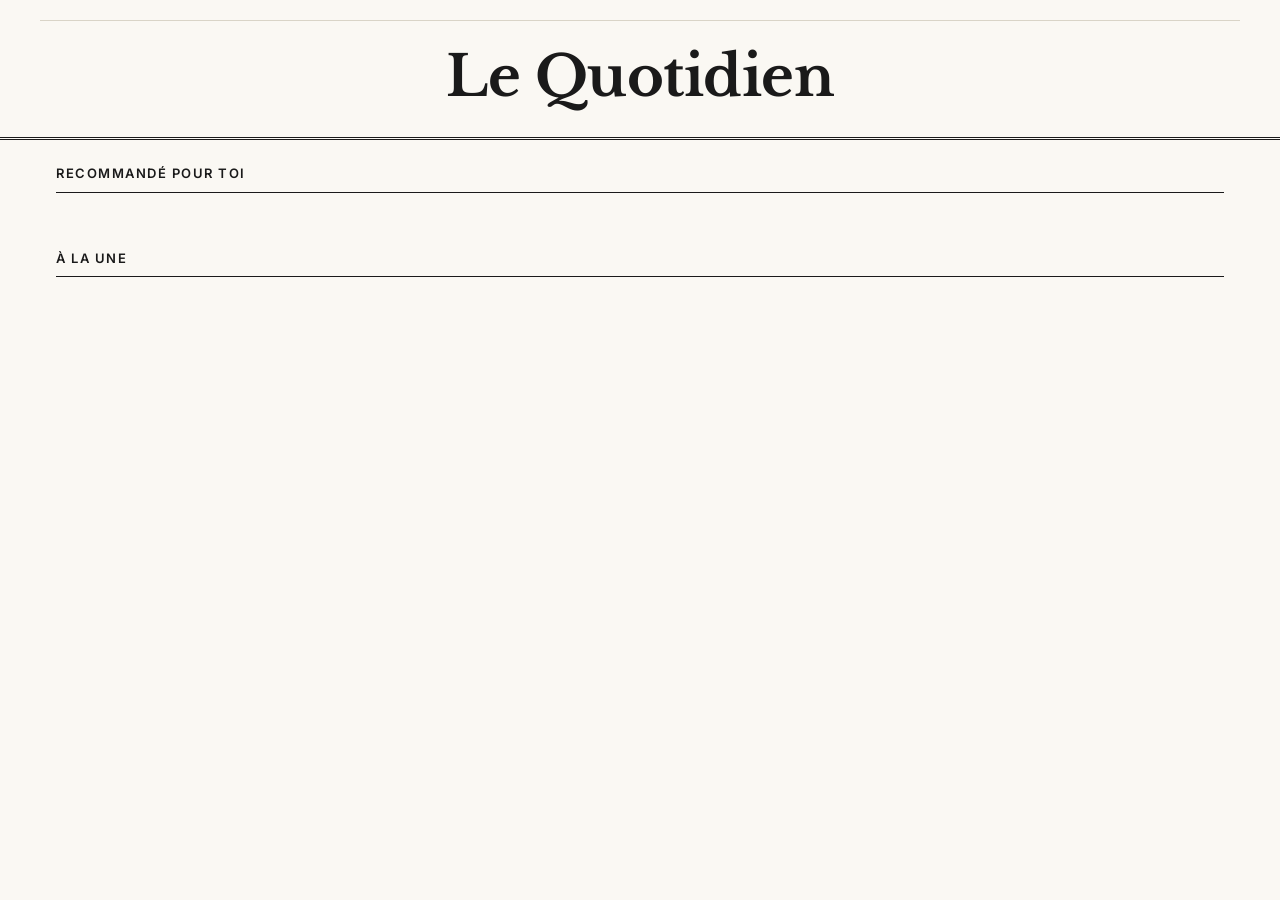
==== Frontend/index.html @ 0be2e423 "second commit" ====
<!DOCTYPE html>
<html lang="fr">
<head>
  <meta charset="UTF-8">
  <meta name="viewport" content="width=device-width, initial-scale=1.0">
  <title>Le Quotidien</title>
  <link rel="preconnect" href="https://fonts.googleapis.com">
  <link href="https://fonts.googleapis.com/css2?family=Libre+Baskerville:wght@400;700&family=Inter:wght@400;500;600&display=swap" rel="stylesheet">
  <link rel="stylesheet" href="style.css">
</head>
<body>
  <header class="masthead">
    <div class="masthead-top">
      <span id="today" class="masthead-date"></span>
      <span id="user-email" class="masthead-user"></span>
    </div>
    <h1 class="masthead-title">Le Quotidien</h1>
  </header>

  <main class="container">
    <section class="section">
      <h2 class="section-title">Recommandé pour toi</h2>
      <div id="reco-list" class="grid grid-reco"></div>
    </section>

    <section class="section">
      <h2 class="section-title">À la une</h2>
      <div id="news-list" class="grid"></div>
    </section>
  </main>

  <script src="app.js"></script>
</body>
</html>
---- Frontend/style.css ----
:root {
  --bg: #faf8f3;          /* blanc cassé */
  --surface: #ffffff;
  --ink: #1a1a1a;
  --muted: #5c5c5c;
  --rule: #d9d4c7;
  --accent: #0b4f8a;
  --serif: "Libre Baskerville", Georgia, "Times New Roman", serif;
  --sans: "Inter", system-ui, -apple-system, "Segoe UI", Arial, sans-serif;
}

* { box-sizing: border-box; }

body {
  margin: 0;
  background: var(--bg);
  color: var(--ink);
  font-family: var(--sans);
  font-size: 15px;
  line-height: 1.5;
}

/* ---------- En-tête ---------- */
.masthead {
  border-bottom: 3px double var(--ink);
  padding: 12px 16px 18px;
  text-align: center;
  background: var(--bg);
}
.masthead-top {
  display: flex;
  justify-content: space-between;
  flex-wrap: wrap;
  gap: 4px 16px;
  max-width: 1200px;
  margin: 0 auto;
  font-size: 12px;
  color: var(--muted);
  text-transform: capitalize;
  border-bottom: 1px solid var(--rule);
  padding-bottom: 8px;
}
.masthead-user { text-transform: none; }
.masthead-title {
  font-family: var(--serif);
  font-weight: 700;
  font-size: clamp(32px, 6vw, 56px);
  letter-spacing: -0.5px;
  margin: 14px 0 0;
}

/* ---------- Sections ---------- */
.container {
  max-width: 1200px;
  margin: 0 auto;
  padding: 24px 16px 48px;
}
.section { margin-bottom: 40px; }
.section-title {
  font-family: var(--sans);
  font-size: 13px;
  font-weight: 600;
  letter-spacing: 1.5px;
  text-transform: uppercase;
  margin: 0 0 16px;
  padding-bottom: 8px;
  border-bottom: 1px solid var(--ink);
}

/* ---------- Grille de cartes ---------- */
.grid {
  display: grid;
  grid-template-columns: repeat(auto-fill, minmax(260px, 1fr));
  gap: 20px;
}

.card {
  display: flex;
  flex-direction: column;
  background: var(--surface);
  border: 1px solid var(--rule);
  padding: 18px;
  cursor: pointer;
  transition: border-color .15s;
}
.card:hover { border-color: var(--ink); }

.cat {
  align-self: flex-start;
  font-size: 11px;
  font-weight: 600;
  letter-spacing: 1px;
  text-transform: uppercase;
  color: var(--accent);
  border: 1px solid currentColor;
  padding: 2px 6px;
}

.card-title {
  font-family: var(--serif);
  font-size: 19px;
  line-height: 1.3;
  font-weight: 700;
  margin: 12px 0 8px;
}
.card:hover .card-title { text-decoration: underline; text-underline-offset: 3px; }

.card-abstract {
  color: var(--muted);
  margin: 0 0 16px;
  display: -webkit-box;
  -webkit-line-clamp: 3;    /* résumé tronqué à 3 lignes */
  line-clamp: 3;
  -webkit-box-orient: vertical;
  overflow: hidden;
}

.card-actions {
  margin-top: auto;
  display: flex;
  gap: 8px;
  border-top: 1px solid var(--rule);
  padding-top: 12px;
}
.card-actions button {
  font-family: var(--sans);
  font-size: 13px;
  font-weight: 500;
  background: transparent;
  color: var(--ink);
  border: 1px solid var(--rule);
  padding: 6px 12px;
  cursor: pointer;
}
.card-actions button:hover { border-color: var(--ink); background: var(--bg); }

/* Recommandations : cartes légèrement mises en avant */
.grid-reco .card { background: #fffdf7; border-top: 3px solid var(--accent); }

.empty {
  grid-column: 1 / -1;
  font-family: var(--serif);
  font-style: italic;
  color: var(--muted);
  margin: 0;
  padding: 20px;
  border: 1px dashed var(--rule);
  text-align: center;
}

/* ---------- Mobile ---------- */
@media (max-width: 600px) {
  .grid { grid-template-columns: 1fr; gap: 14px; }
  .masthead-top { justify-content: center; text-align: center; }
  .card-title { font-size: 18px; }
}
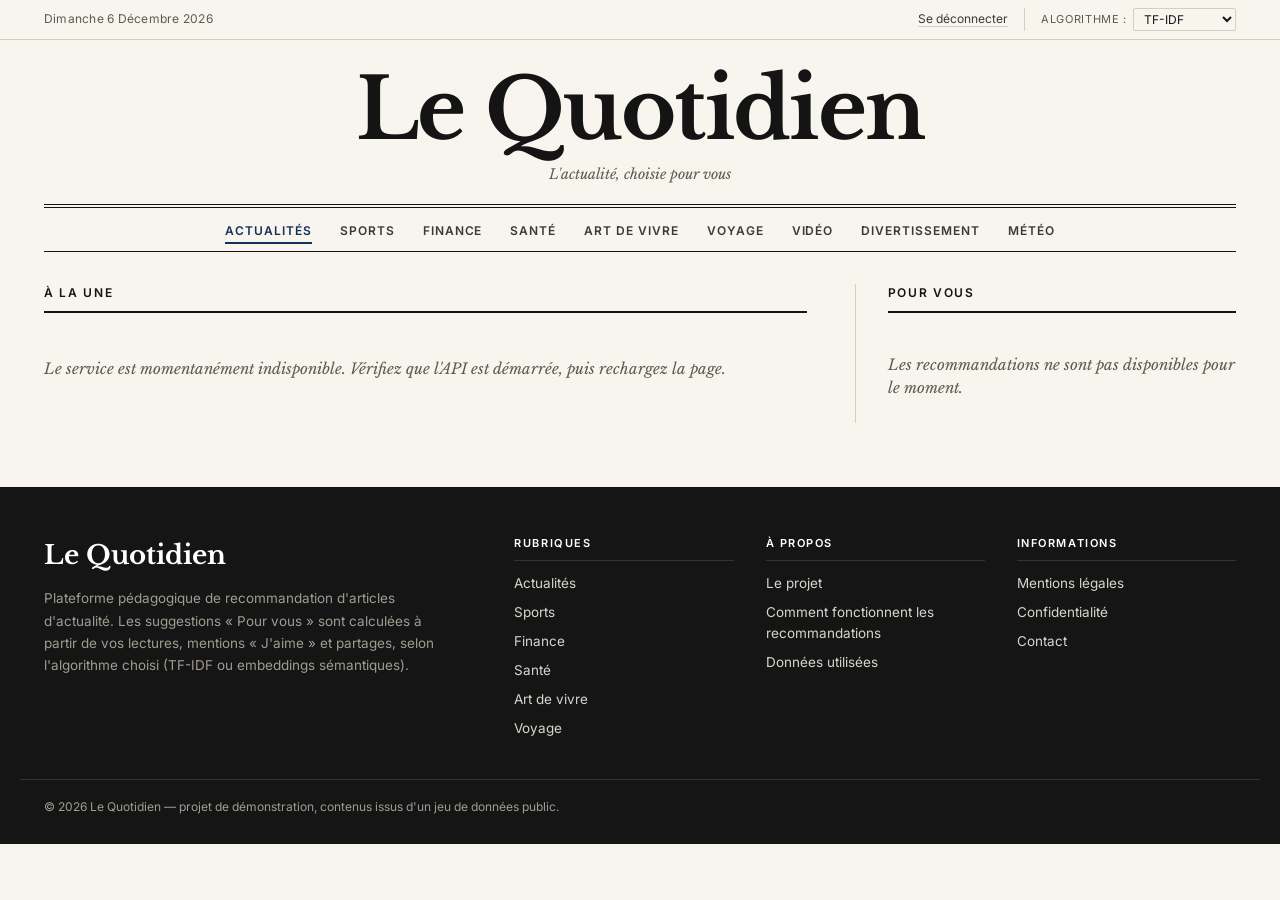
==== commit 9295d514: "popularity integreaion cold start , tfidf , embedding" ====
--- a/Frontend/index.html
+++ b/Frontend/index.html
@@ -5,30 +5,136 @@
   <meta name="viewport" content="width=device-width, initial-scale=1.0">
   <title>Le Quotidien</title>
   <link rel="preconnect" href="https://fonts.googleapis.com">
-  <link href="https://fonts.googleapis.com/css2?family=Libre+Baskerville:wght@400;700&family=Inter:wght@400;500;600&display=swap" rel="stylesheet">
-  <link rel="stylesheet" href="style.css">
+  <link rel="preconnect" href="https://fonts.gstatic.com" crossorigin>
+  <link href="https://fonts.googleapis.com/css2?family=Libre+Baskerville:ital,wght@0,400;0,700;1,400&family=Inter:wght@400;500;600&display=swap" rel="stylesheet">
+  <link rel="stylesheet" href="style.css?v=2">
 </head>
 <body>
+  <a class="skip-link" href="#contenu">Aller au contenu</a>
+
+  <!-- 1. Barre supérieure -->
+  <div class="topbar">
+    <div class="topbar-inner">
+      <span id="today" class="topbar-date"></span>
+      <div class="topbar-right">
+        <span id="user-email" class="topbar-user"></span>
+        <button id="logout" class="btn-link" type="button">Se déconnecter</button>
+        <label class="algo-tool" for="algo">
+          <span class="algo-label">Algorithme&nbsp;:</span>
+          <select id="algo">
+            <option value="tfidf">TF-IDF</option>
+            <option value="embedding">Embeddings</option>
+          </select>
+        </label>
+      </div>
+    </div>
+  </div>
+
+  <!-- 2. Masthead -->
   <header class="masthead">
-    <div class="masthead-top">
-      <span id="today" class="masthead-date"></span>
-      <span id="user-email" class="masthead-user"></span>
-    </div>
     <h1 class="masthead-title">Le Quotidien</h1>
+    <p class="masthead-tagline">L'actualité, choisie pour vous</p>
   </header>
 
-  <main class="container">
-    <section class="section">
-      <h2 class="section-title">Recommandé pour toi</h2>
-      <div id="reco-list" class="grid grid-reco"></div>
+  <!-- 3. Navigation des rubriques (visuelle pour l'instant) -->
+  <nav class="sections-nav" aria-label="Rubriques">
+    <ul>
+      <li><a href="#" aria-current="page">Actualités</a></li>
+      <li><a href="#">Sports</a></li>
+      <li><a href="#">Finance</a></li>
+      <li><a href="#">Santé</a></li>
+      <li><a href="#">Art de vivre</a></li>
+      <li><a href="#">Voyage</a></li>
+      <li><a href="#">Vidéo</a></li>
+      <li><a href="#">Divertissement</a></li>
+      <li><a href="#">Météo</a></li>
+    </ul>
+  </nav>
+
+  <!-- 4. Corps -->
+  <main id="contenu" class="layout">
+    <section class="main-col" aria-labelledby="une-title">
+      <h2 id="une-title" class="section-title">À la une</h2>
+      <div id="news-list" class="news-list" aria-busy="true">
+        <div class="skeleton-hero">
+          <div class="sk sk-line sk-short"></div>
+          <div class="sk sk-title"></div>
+          <div class="sk sk-title sk-mid"></div>
+          <div class="sk sk-line"></div>
+          <div class="sk sk-line"></div>
+          <div class="sk sk-line sk-mid"></div>
+        </div>
+        <div class="skeleton-grid">
+          <div class="sk-card"><div class="sk sk-line sk-short"></div><div class="sk sk-title"></div><div class="sk sk-line"></div><div class="sk sk-line sk-mid"></div></div>
+          <div class="sk-card"><div class="sk sk-line sk-short"></div><div class="sk sk-title"></div><div class="sk sk-line"></div><div class="sk sk-line sk-mid"></div></div>
+          <div class="sk-card"><div class="sk sk-line sk-short"></div><div class="sk sk-title"></div><div class="sk sk-line"></div><div class="sk sk-line sk-mid"></div></div>
+          <div class="sk-card"><div class="sk sk-line sk-short"></div><div class="sk sk-title"></div><div class="sk sk-line"></div><div class="sk sk-line sk-mid"></div></div>
+        </div>
+      </div>
     </section>
 
-    <section class="section">
-      <h2 class="section-title">À la une</h2>
-      <div id="news-list" class="grid"></div>
-    </section>
+    <aside class="side-col" aria-labelledby="reco-title">
+      <div class="side-sticky">
+        <div class="side-head">
+          <h2 id="reco-title" class="section-title">Pour vous</h2>
+          <small id="reco-strategy" class="badge"></small>
+        </div>
+        <button id="reco-refresh" class="reco-refresh" type="button" hidden>
+          Nouvelles recommandations disponibles <span aria-hidden="true">↻</span>
+        </button>
+        <ol id="reco-list" class="reco-list" aria-live="polite" aria-busy="true">
+          <li class="sk-reco"><div class="sk sk-line sk-short"></div><div class="sk sk-line"></div></li>
+          <li class="sk-reco"><div class="sk sk-line sk-short"></div><div class="sk sk-line"></div></li>
+          <li class="sk-reco"><div class="sk sk-line sk-short"></div><div class="sk sk-line"></div></li>
+          <li class="sk-reco"><div class="sk sk-line sk-short"></div><div class="sk sk-line"></div></li>
+          <li class="sk-reco"><div class="sk sk-line sk-short"></div><div class="sk sk-line"></div></li>
+        </ol>
+      </div>
+    </aside>
   </main>
 
-  <script src="app.js"></script>
+  <!-- 5. Footer -->
+  <footer class="site-footer">
+    <div class="footer-inner">
+      <div class="footer-brand">
+        <p class="footer-title">Le Quotidien</p>
+        <p>Plateforme pédagogique de recommandation d'articles d'actualité. Les suggestions « Pour vous » sont calculées à partir de vos lectures, mentions « J'aime » et partages, selon l'algorithme choisi (TF-IDF ou embeddings sémantiques).</p>
+      </div>
+      <div class="footer-col">
+        <p class="footer-head">Rubriques</p>
+        <ul>
+          <li><a href="#">Actualités</a></li>
+          <li><a href="#">Sports</a></li>
+          <li><a href="#">Finance</a></li>
+          <li><a href="#">Santé</a></li>
+          <li><a href="#">Art de vivre</a></li>
+          <li><a href="#">Voyage</a></li>
+        </ul>
+      </div>
+      <div class="footer-col">
+        <p class="footer-head">À propos</p>
+        <ul>
+          <li><a href="#">Le projet</a></li>
+          <li><a href="#">Comment fonctionnent les recommandations</a></li>
+          <li><a href="#">Données utilisées</a></li>
+        </ul>
+      </div>
+      <div class="footer-col">
+        <p class="footer-head">Informations</p>
+        <ul>
+          <li><a href="#">Mentions légales</a></li>
+          <li><a href="#">Confidentialité</a></li>
+          <li><a href="#">Contact</a></li>
+        </ul>
+      </div>
+    </div>
+    <div class="footer-bottom">
+      <span>© <span id="year"></span> Le Quotidien — projet de démonstration, contenus issus d'un jeu de données public.</span>
+    </div>
+  </footer>
+
+  <div id="toast" class="toast" role="status" aria-live="polite"></div>
+
+  <script src="app.js?v=2"></script>
 </body>
 </html>
--- a/Frontend/style.css
+++ b/Frontend/style.css
@@ -1,156 +1,512 @@
+/* =========================================================
+   Le Quotidien — feuille de style
+   Papier crème, encre noire, un seul accent bleu nuit.
+   ========================================================= */
 :root {
-  --bg: #faf8f3;          /* blanc cassé */
-  --surface: #ffffff;
-  --ink: #1a1a1a;
-  --muted: #5c5c5c;
-  --rule: #d9d4c7;
-  --accent: #0b4f8a;
+  --paper: #f8f5ee;
+  --paper-deep: #efeadf;
+  --ink: #141414;
+  --ink-soft: #3a3a3a;
+  --muted: #5e5a52;          /* contraste ≈ 6:1 sur --paper */
+  --rule: #d6cfbf;
+  --rule-strong: #141414;
+  --accent: #14305c;         /* bleu nuit */
+  --accent-soft: #e4e9f1;
+  --footer-bg: #151515;
+  --footer-ink: #d9d5cc;
+  --footer-muted: #a19c92;
   --serif: "Libre Baskerville", Georgia, "Times New Roman", serif;
   --sans: "Inter", system-ui, -apple-system, "Segoe UI", Arial, sans-serif;
+  --max: 1240px;
+  --gutter: 24px;
 }
 
 * { box-sizing: border-box; }
+
+html { -webkit-text-size-adjust: 100%; }
 
 body {
   margin: 0;
-  background: var(--bg);
+  background: var(--paper);
   color: var(--ink);
   font-family: var(--sans);
   font-size: 15px;
-  line-height: 1.5;
-}
-
-/* ---------- En-tête ---------- */
-.masthead {
-  border-bottom: 3px double var(--ink);
-  padding: 12px 16px 18px;
-  text-align: center;
-  background: var(--bg);
-}
-.masthead-top {
+  line-height: 1.55;
+  -webkit-font-smoothing: antialiased;
+}
+
+a { color: inherit; }
+
+:focus-visible {
+  outline: 2px solid var(--accent);
+  outline-offset: 3px;
+  border-radius: 2px;
+}
+
+.skip-link {
+  position: absolute;
+  left: 12px;
+  top: -48px;
+  background: var(--ink);
+  color: var(--paper);
+  padding: 8px 14px;
+  font-size: 13px;
+  z-index: 100;
+  text-decoration: none;
+}
+.skip-link:focus { top: 8px; }
+
+/* ---------- 1. Barre supérieure ---------- */
+.topbar {
+  border-bottom: 1px solid var(--rule);
+  font-size: 12px;
+  color: var(--muted);
+}
+.topbar-inner {
+  max-width: var(--max);
+  margin: 0 auto;
+  padding: 8px var(--gutter);
   display: flex;
   justify-content: space-between;
+  align-items: center;
   flex-wrap: wrap;
-  gap: 4px 16px;
-  max-width: 1200px;
+  gap: 6px 20px;
+}
+.topbar-date { text-transform: capitalize; letter-spacing: 0.02em; }
+.topbar-right {
+  display: flex;
+  align-items: center;
+  flex-wrap: wrap;
+  gap: 6px 16px;
+}
+.topbar-user { color: var(--ink-soft); }
+
+.btn-link {
+  background: none;
+  border: 0;
+  padding: 2px 0;
+  font: inherit;
+  color: var(--ink-soft);
+  text-decoration: underline;
+  text-underline-offset: 3px;
+  text-decoration-color: var(--rule);
+  cursor: pointer;
+}
+.btn-link:hover { color: var(--accent); text-decoration-color: currentColor; }
+
+.algo-tool {
+  display: inline-flex;
+  align-items: center;
+  gap: 6px;
+  padding-left: 16px;
+  border-left: 1px solid var(--rule);
+}
+.algo-label { font-size: 11px; letter-spacing: 0.06em; text-transform: uppercase; }
+#algo {
+  font: inherit;
+  font-size: 12px;
+  color: var(--ink);
+  background: transparent;
+  border: 1px solid var(--rule);
+  border-radius: 2px;
+  padding: 2px 6px;
+  cursor: pointer;
+}
+#algo:hover { border-color: var(--ink-soft); }
+
+/* ---------- 2. Masthead ---------- */
+.masthead {
+  max-width: var(--max);
   margin: 0 auto;
+  padding: 28px var(--gutter) 18px;
+  text-align: center;
+}
+.masthead-title {
+  font-family: var(--serif);
+  font-weight: 700;
+  font-size: clamp(40px, 8vw, 84px);
+  line-height: 1;
+  letter-spacing: -0.02em;
+  margin: 0;
+}
+.masthead-tagline {
+  margin: 12px 0 0;
+  font-family: var(--serif);
+  font-style: italic;
+  font-size: 14px;
+  color: var(--muted);
+}
+
+/* ---------- 3. Navigation des rubriques ---------- */
+.sections-nav {
+  max-width: var(--max);
+  margin: 0 auto;
+  padding: 0 var(--gutter);
+}
+.sections-nav ul {
+  list-style: none;
+  margin: 0;
+  padding: 10px 0;
+  display: flex;
+  justify-content: center;
+  flex-wrap: wrap;
+  gap: 4px 28px;
+  border-top: 4px double var(--rule-strong);   /* double filet sous le titre */
+  border-bottom: 1px solid var(--rule-strong);
+}
+.sections-nav a {
   font-size: 12px;
-  color: var(--muted);
-  text-transform: capitalize;
-  border-bottom: 1px solid var(--rule);
-  padding-bottom: 8px;
-}
-.masthead-user { text-transform: none; }
-.masthead-title {
-  font-family: var(--serif);
-  font-weight: 700;
-  font-size: clamp(32px, 6vw, 56px);
-  letter-spacing: -0.5px;
-  margin: 14px 0 0;
-}
-
-/* ---------- Sections ---------- */
-.container {
-  max-width: 1200px;
+  font-weight: 600;
+  letter-spacing: 0.08em;
+  text-transform: uppercase;
+  text-decoration: none;
+  color: var(--ink-soft);
+  padding: 4px 0;
+  border-bottom: 2px solid transparent;
+}
+.sections-nav a:hover { color: var(--ink); border-bottom-color: var(--ink); }
+.sections-nav a[aria-current="page"] { color: var(--accent); border-bottom-color: var(--accent); }
+
+/* ---------- 4. Corps : deux colonnes ---------- */
+.layout {
+  max-width: var(--max);
   margin: 0 auto;
-  padding: 24px 16px 48px;
-}
-.section { margin-bottom: 40px; }
+  padding: 32px var(--gutter) 64px;
+  display: grid;
+  grid-template-columns: minmax(0, 2fr) minmax(0, 1fr);
+  gap: 0 48px;
+}
+.main-col { min-width: 0; }
+.side-col {
+  min-width: 0;
+  border-left: 1px solid var(--rule);
+  padding-left: 32px;
+}
+.side-sticky { position: sticky; top: 20px; }
+
 .section-title {
   font-family: var(--sans);
-  font-size: 13px;
+  font-size: 12px;
   font-weight: 600;
-  letter-spacing: 1.5px;
+  letter-spacing: 0.14em;
   text-transform: uppercase;
-  margin: 0 0 16px;
+  margin: 0 0 20px;
   padding-bottom: 8px;
-  border-bottom: 1px solid var(--ink);
-}
-
-/* ---------- Grille de cartes ---------- */
-.grid {
+  border-bottom: 2px solid var(--ink);
+}
+
+/* ---------- Cartes (base commune) ---------- */
+.card { cursor: pointer; }
+
+.cat {
+  display: inline-block;
+  font-size: 11px;
+  font-weight: 600;
+  font-variant: small-caps;
+  text-transform: lowercase;
+  letter-spacing: 0.08em;
+  color: var(--accent);
+  margin-bottom: 6px;
+}
+.cat:empty { display: none; }
+
+.card-title {
+  font-family: var(--serif);
+  font-weight: 700;
+  color: var(--ink);
+  margin: 0 0 10px;
+  line-height: 1.28;
+  font-size: 19px;
+}
+.card:hover .card-title {
+  text-decoration: underline;
+  text-decoration-thickness: 1px;
+  text-underline-offset: 4px;
+}
+.card-abstract {
+  font-family: var(--serif);
+  color: var(--ink-soft);
+  font-size: 14.5px;
+  line-height: 1.6;
+  margin: 0 0 14px;
+  display: -webkit-box;
+  -webkit-line-clamp: 4;
+  -webkit-box-orient: vertical;
+  overflow: hidden;
+}
+
+.card-actions {
+  display: flex;
+  gap: 8px;
+  margin-top: 4px;
+}
+.card-actions button {
+  font-family: var(--sans);
+  font-size: 12px;
+  font-weight: 500;
+  color: var(--ink-soft);
+  background: transparent;
+  border: 1px solid var(--rule);
+  border-radius: 2px;
+  padding: 4px 12px;
+  cursor: pointer;
+  transition: border-color .15s, color .15s, background-color .15s;
+}
+.card-actions button:hover { border-color: var(--ink); color: var(--ink); }
+.card-actions .like.is-active {
+  background: var(--accent);
+  border-color: var(--accent);
+  color: #fff;
+}
+.card-actions .like.is-active::before { content: "✓ "; }
+
+/* Hero : le premier article */
+.card--hero {
+  padding-bottom: 28px;
+  margin-bottom: 28px;
+  border-bottom: 1px solid var(--rule);
+}
+.card--hero .card-title {
+  font-size: clamp(28px, 3.6vw, 42px);
+  line-height: 1.14;
+  letter-spacing: -0.01em;
+  margin-bottom: 16px;
+}
+.card--hero .card-abstract {
+  font-size: 17px;
+  line-height: 1.65;
+  -webkit-line-clamp: 6;
+  max-width: 62ch;
+  margin-bottom: 18px;
+}
+.card--hero .cat { font-size: 12px; }
+
+/* Grille 2 colonnes avec séparateurs fins */
+.news-grid {
   display: grid;
-  grid-template-columns: repeat(auto-fill, minmax(260px, 1fr));
-  gap: 20px;
-}
-
-.card {
+  grid-template-columns: repeat(2, minmax(0, 1fr));
+  column-gap: 40px;
+}
+.news-grid .card {
+  padding: 22px 0;
+  border-bottom: 1px solid var(--rule);
+  position: relative;
+}
+.news-grid .card:nth-child(-n+2) { padding-top: 0; }
+.news-grid .card:nth-child(odd)::after {   /* filet vertical entre les colonnes */
+  content: "";
+  position: absolute;
+  top: 22px;
+  bottom: 22px;
+  right: -20px;
+  border-right: 1px solid var(--rule);
+}
+.news-grid .card:nth-child(1)::after { top: 0; }
+
+/* ---------- Colonne "Pour vous" ---------- */
+.side-head {
   display: flex;
   flex-direction: column;
-  background: var(--surface);
-  border: 1px solid var(--rule);
-  padding: 18px;
-  cursor: pointer;
-  transition: border-color .15s;
-}
-.card:hover { border-color: var(--ink); }
-
-.cat {
+  gap: 10px;
+  margin-bottom: 16px;
+}
+.side-head .section-title { margin-bottom: 0; }
+
+.badge {
   align-self: flex-start;
   font-size: 11px;
-  font-weight: 600;
-  letter-spacing: 1px;
-  text-transform: uppercase;
+  font-weight: 500;
   color: var(--accent);
-  border: 1px solid currentColor;
-  padding: 2px 6px;
-}
-
-.card-title {
-  font-family: var(--serif);
-  font-size: 19px;
-  line-height: 1.3;
+  background: var(--accent-soft);
+  border-radius: 999px;
+  padding: 3px 10px;
+  letter-spacing: 0.02em;
+}
+.badge:empty { display: none; }
+
+.reco-refresh {
+  display: block;
+  width: 100%;
+  margin: 0 0 14px;
+  padding: 8px 12px;
+  font-family: var(--sans);
+  font-size: 12.5px;
+  font-weight: 500;
+  color: var(--accent);
+  background: var(--paper-deep);
+  border: 1px solid var(--rule);
+  border-radius: 2px;
+  text-align: left;
+  cursor: pointer;
+  animation: slideIn .3s ease-out;
+}
+.reco-refresh:hover { border-color: var(--accent); }
+.reco-refresh[hidden] { display: none; }
+
+.reco-list {
+  list-style: none;
+  margin: 0;
+  padding: 0;
+  transition: opacity .2s ease;
+  animation: fadeIn .35s ease;
+}
+.reco-list.is-fading { opacity: 0; }
+
+.reco-item { border-bottom: 1px solid var(--rule); }
+.reco-item:last-child { border-bottom: 0; }
+
+.card--reco {
+  display: grid;
+  grid-template-columns: 30px minmax(0, 1fr);
+  gap: 10px;
+  padding: 14px 0;
+}
+.reco-num {
+  font-family: var(--serif);
+  font-size: 24px;
   font-weight: 700;
-  margin: 12px 0 8px;
-}
-.card:hover .card-title { text-decoration: underline; text-underline-offset: 3px; }
-
-.card-abstract {
-  color: var(--muted);
-  margin: 0 0 16px;
-  display: -webkit-box;
-  -webkit-line-clamp: 3;    /* résumé tronqué à 3 lignes */
-  line-clamp: 3;
-  -webkit-box-orient: vertical;
-  overflow: hidden;
-}
-
-.card-actions {
-  margin-top: auto;
-  display: flex;
-  gap: 8px;
-  border-top: 1px solid var(--rule);
-  padding-top: 12px;
-}
-.card-actions button {
-  font-family: var(--sans);
-  font-size: 13px;
-  font-weight: 500;
-  background: transparent;
-  color: var(--ink);
-  border: 1px solid var(--rule);
-  padding: 6px 12px;
-  cursor: pointer;
-}
-.card-actions button:hover { border-color: var(--ink); background: var(--bg); }
-
-/* Recommandations : cartes légèrement mises en avant */
-.grid-reco .card { background: #fffdf7; border-top: 3px solid var(--accent); }
-
+  line-height: 1;
+  color: var(--rule);
+  padding-top: 2px;
+}
+.card--reco .cat { margin-bottom: 3px; }
+.card--reco .card-title {
+  font-size: 15px;
+  line-height: 1.35;
+  margin-bottom: 8px;
+}
+.card--reco .card-actions button { font-size: 11px; padding: 2px 9px; }
+
+/* ---------- Messages & squelettes ---------- */
 .empty {
-  grid-column: 1 / -1;
   font-family: var(--serif);
   font-style: italic;
   color: var(--muted);
+  padding: 24px 0;
   margin: 0;
-  padding: 20px;
-  border: 1px dashed var(--rule);
-  text-align: center;
-}
-
-/* ---------- Mobile ---------- */
+  list-style: none;
+}
+
+.sk {
+  background: linear-gradient(90deg, var(--paper-deep) 0%, #f5f1e8 50%, var(--paper-deep) 100%);
+  background-size: 200% 100%;
+  animation: shimmer 1.4s linear infinite;
+  border-radius: 2px;
+  height: 12px;
+  margin-bottom: 10px;
+}
+.sk-title { height: 26px; }
+.sk-short { width: 25%; }
+.sk-mid { width: 70%; }
+.skeleton-hero {
+  padding-bottom: 28px;
+  margin-bottom: 28px;
+  border-bottom: 1px solid var(--rule);
+}
+.skeleton-hero .sk-title { height: 38px; }
+.skeleton-grid {
+  display: grid;
+  grid-template-columns: repeat(2, minmax(0, 1fr));
+  gap: 28px 40px;
+}
+.sk-reco { padding: 14px 0; border-bottom: 1px solid var(--rule); }
+
+/* ---------- Toast ---------- */
+.toast {
+  position: fixed;
+  left: 50%;
+  bottom: 24px;
+  transform: translate(-50%, 12px);
+  background: var(--ink);
+  color: var(--paper);
+  font-size: 13px;
+  padding: 10px 18px;
+  border-radius: 2px;
+  opacity: 0;
+  pointer-events: none;
+  transition: opacity .2s, transform .2s;
+  z-index: 50;
+  max-width: calc(100% - 32px);
+}
+.toast.is-visible { opacity: 1; transform: translate(-50%, 0); }
+
+/* ---------- 5. Footer ---------- */
+.site-footer {
+  background: var(--footer-bg);
+  color: var(--footer-ink);
+  font-size: 13.5px;
+}
+.footer-inner {
+  max-width: var(--max);
+  margin: 0 auto;
+  padding: 48px var(--gutter) 32px;
+  display: grid;
+  grid-template-columns: 2fr 1fr 1fr 1fr;
+  gap: 32px;
+}
+.footer-title {
+  font-family: var(--serif);
+  font-weight: 700;
+  font-size: 26px;
+  color: #fff;
+  margin: 0 0 12px;
+}
+.footer-brand p:not(.footer-title) { color: var(--footer-muted); max-width: 46ch; margin: 0; line-height: 1.65; }
+.footer-head {
+  font-size: 11px;
+  font-weight: 600;
+  letter-spacing: 0.14em;
+  text-transform: uppercase;
+  color: #fff;
+  margin: 0 0 12px;
+  padding-bottom: 8px;
+  border-bottom: 1px solid #333;
+}
+.footer-col ul { list-style: none; margin: 0; padding: 0; }
+.footer-col li { margin-bottom: 8px; }
+.footer-col a { color: var(--footer-ink); text-decoration: none; }
+.footer-col a:hover { color: #fff; text-decoration: underline; text-underline-offset: 3px; }
+.site-footer :focus-visible { outline-color: #9fb6dd; }
+.footer-bottom {
+  max-width: var(--max);
+  margin: 0 auto;
+  padding: 18px var(--gutter) 28px;
+  border-top: 1px solid #333;
+  font-size: 12px;
+  color: var(--footer-muted);
+}
+
+/* ---------- Animations ---------- */
+@keyframes shimmer { from { background-position: 200% 0; } to { background-position: -200% 0; } }
+@keyframes fadeIn  { from { opacity: 0; } to { opacity: 1; } }
+@keyframes slideIn { from { opacity: 0; transform: translateY(-4px); } to { opacity: 1; transform: none; } }
+
+@media (prefers-reduced-motion: reduce) {
+  *, *::before, *::after { animation: none !important; transition: none !important; }
+}
+
+/* ---------- Responsive ---------- */
+@media (max-width: 900px) {
+  :root { --gutter: 16px; }
+  .layout { grid-template-columns: minmax(0, 1fr); padding-top: 24px; }
+  .side-col {
+    border-left: 0;
+    padding-left: 0;
+    margin-top: 40px;
+  }
+  .side-sticky { position: static; }
+  .footer-inner { grid-template-columns: 1fr 1fr; }
+  .footer-brand { grid-column: 1 / -1; }
+}
+
 @media (max-width: 600px) {
-  .grid { grid-template-columns: 1fr; gap: 14px; }
-  .masthead-top { justify-content: center; text-align: center; }
-  .card-title { font-size: 18px; }
-}
+  .topbar-inner { justify-content: center; text-align: center; }
+  .topbar-right { justify-content: center; }
+  .algo-tool { border-left: 0; padding-left: 0; }
+  .sections-nav ul { justify-content: flex-start; flex-wrap: nowrap; overflow-x: auto; gap: 20px; }
+  .sections-nav li { flex: 0 0 auto; }
+  .news-grid, .skeleton-grid { grid-template-columns: minmax(0, 1fr); }
+  .news-grid .card:nth-child(2) { padding-top: 22px; }
+  .news-grid .card::after { display: none; }
+  .footer-inner { grid-template-columns: 1fr; }
+}
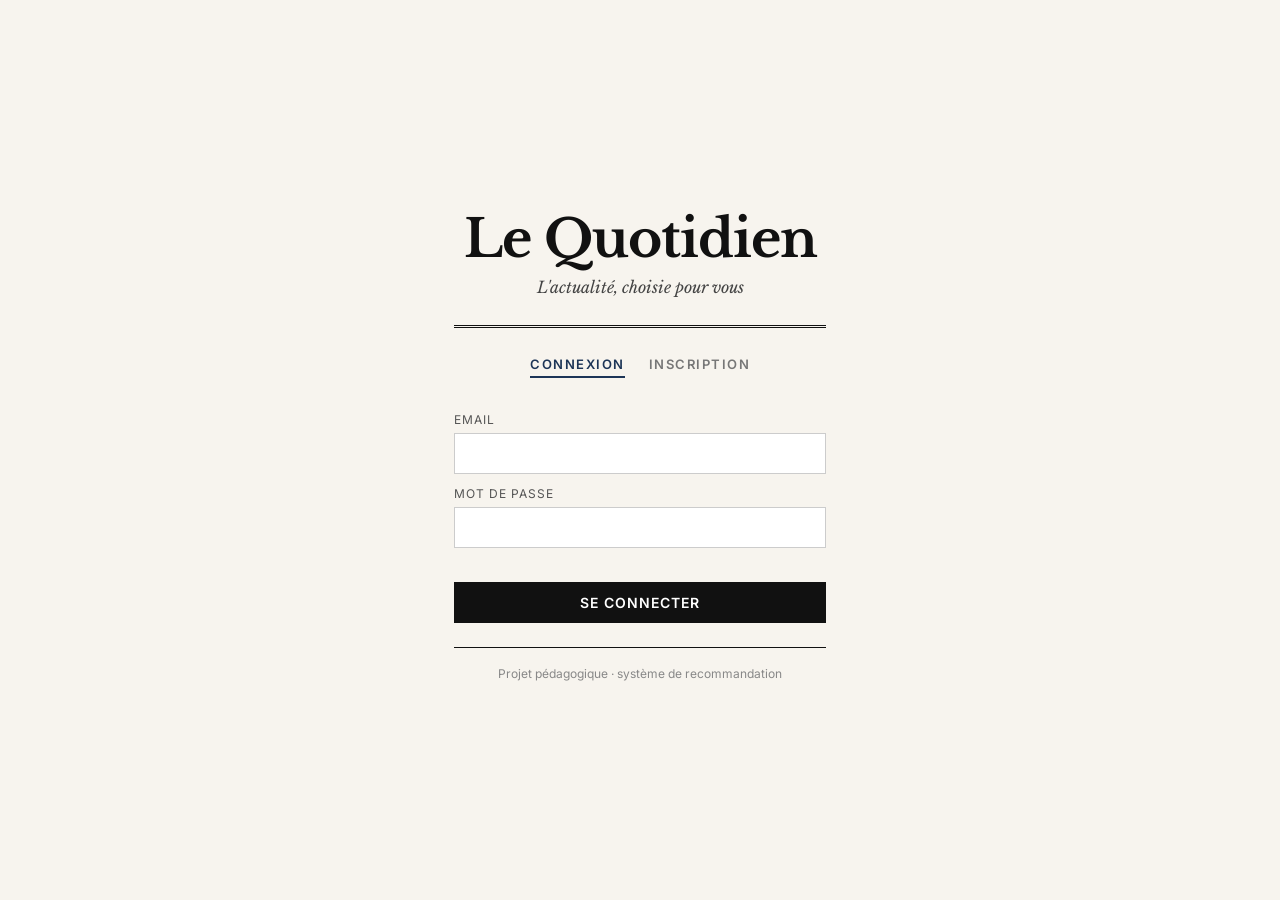
==== commit 5115bfaf: "finalisation du authentification , division privilege admin could change algo , interaction dashboar" ====
--- a/Frontend/index.html
+++ b/Frontend/index.html
@@ -7,7 +7,7 @@
   <link rel="preconnect" href="https://fonts.googleapis.com">
   <link rel="preconnect" href="https://fonts.gstatic.com" crossorigin>
   <link href="https://fonts.googleapis.com/css2?family=Libre+Baskerville:ital,wght@0,400;0,700;1,400&family=Inter:wght@400;500;600&display=swap" rel="stylesheet">
-  <link rel="stylesheet" href="style.css?v=2">
+  <link rel="stylesheet" href="style.css?v=3">
 </head>
 <body>
   <a class="skip-link" href="#contenu">Aller au contenu</a>
@@ -19,7 +19,7 @@
       <div class="topbar-right">
         <span id="user-email" class="topbar-user"></span>
         <button id="logout" class="btn-link" type="button">Se déconnecter</button>
-        <label class="algo-tool" for="algo">
+        <label class="algo-tool admin-only" for="algo" hidden>
           <span class="algo-label">Algorithme&nbsp;:</span>
           <select id="algo">
             <option value="tfidf">TF-IDF</option>
@@ -29,6 +29,15 @@
       </div>
     </div>
   </div>
+
+  <!-- 1 bis. Navigation admin (cachée par défaut, affichée par app.js si role = admin) -->
+  <nav class="admin-nav admin-only" aria-label="Administration" hidden>
+    <ul>
+      <li><a href="index.html" aria-current="page">Articles</a></li>
+      <li><a href="algorithms.html">Algorithmes</a></li>
+      <li><a href="interactions.html">Interactions</a></li>
+    </ul>
+  </nav>
 
   <!-- 2. Masthead -->
   <header class="masthead">
@@ -135,6 +144,7 @@
 
   <div id="toast" class="toast" role="status" aria-live="polite"></div>
 
-  <script src="app.js?v=2"></script>
+  <script src="common.js?v=1"></script>
+  <script src="app.js?v=5"></script>
 </body>
 </html>
--- a/Frontend/style.css
+++ b/Frontend/style.css
@@ -510,3 +510,347 @@
   .news-grid .card::after { display: none; }
   .footer-inner { grid-template-columns: 1fr; }
 }
+
+/* =========================================================
+   Administration (pages réservées à l'admin)
+   ========================================================= */
+/* L'attribut hidden doit l'emporter sur les display: flex des classes */
+.admin-only[hidden], .demo-banner[hidden] { display: none !important; }
+
+/* ---------- Barre de navigation admin (sous la topbar) ---------- */
+.admin-nav {
+  background: var(--paper-deep);
+  border-bottom: 1px solid var(--rule);
+}
+.admin-nav ul {
+  max-width: var(--max);
+  margin: 0 auto;
+  padding: 7px var(--gutter);
+  list-style: none;
+  display: flex;
+  justify-content: center;
+  align-items: center;
+  flex-wrap: wrap;
+  gap: 4px 28px;
+}
+.admin-nav ul::before {             /* petite étiquette "Admin" à gauche */
+  content: "Admin";
+  font-size: 10px;
+  font-weight: 600;
+  letter-spacing: 0.14em;
+  text-transform: uppercase;
+  color: var(--muted);
+  padding: 2px 14px 2px 0;
+  border-right: 1px solid var(--rule);
+}
+.admin-nav a {
+  font-size: 11.5px;
+  font-weight: 600;
+  letter-spacing: 0.08em;
+  text-transform: uppercase;
+  text-decoration: none;
+  color: var(--ink-soft);
+  padding: 4px 0;
+  border-bottom: 2px solid transparent;
+}
+.admin-nav a:hover { color: var(--ink); border-bottom-color: var(--ink); }
+.admin-nav a[aria-current="page"] { color: var(--accent); border-bottom-color: var(--accent); }
+
+/* ---------- Gabarit commun des pages admin ---------- */
+.admin-page {
+  max-width: var(--max);
+  margin: 0 auto;
+  padding: 0 var(--gutter) 64px;
+}
+.admin-head {
+  border-top: 4px double var(--rule-strong);   /* même double filet que les rubriques */
+  padding-top: 28px;
+  margin-bottom: 36px;
+}
+.admin-intro {
+  font-family: var(--serif);
+  color: var(--ink-soft);
+  font-size: 15px;
+  line-height: 1.65;
+  max-width: 72ch;
+  margin: 0;
+}
+.demo-banner {
+  margin: 16px 0 0;
+  padding: 8px 12px;
+  font-size: 12.5px;
+  color: var(--ink-soft);
+  background: var(--paper-deep);
+  border: 1px dashed var(--muted);
+  border-radius: 2px;
+}
+.demo-banner strong { color: var(--ink); font-weight: 600; letter-spacing: 0.04em; }
+
+/* Phrase pédagogique sous chaque bloc */
+.explain {
+  font-family: var(--serif);
+  font-style: italic;
+  font-size: 13.5px;
+  color: var(--muted);
+  line-height: 1.6;
+  margin: 12px 0 0;
+  max-width: 72ch;
+}
+
+/* ---------- Algorithmes : familles et cartes ---------- */
+.family { margin-bottom: 48px; }
+.family-desc { font-family: var(--serif); color: var(--ink-soft); margin: -8px 0 20px; max-width: 72ch; }
+.family-empty {
+  font-family: var(--serif);
+  font-style: italic;
+  color: var(--muted);
+  padding: 18px;
+  border: 1px dashed var(--rule);
+  margin: 0;
+}
+.algo-grid {
+  display: grid;
+  grid-template-columns: repeat(auto-fill, minmax(min(100%, 520px), 1fr));
+  gap: 24px;
+}
+.algo-card {
+  border: 1px solid var(--rule);
+  border-top: 2px solid var(--ink);
+  padding: 20px 22px 22px;
+  min-width: 0;
+}
+.algo-card.is-active { border-top: 3px solid var(--accent); background: #fbfaf6; }
+.algo-card-head {
+  display: flex;
+  align-items: center;
+  justify-content: space-between;
+  gap: 12px;
+  flex-wrap: wrap;
+}
+.algo-card .card-title { font-size: 22px; margin-bottom: 0; }
+.algo-meta { font-size: 11.5px; color: var(--muted); letter-spacing: 0.04em; margin-top: 4px; }
+.badge--active { background: var(--accent); color: #fff; }
+.badge--off { background: var(--paper-deep); color: var(--muted); }
+.algo-summary { font-family: var(--serif); color: var(--ink-soft); line-height: 1.6; margin: 12px 0 4px; }
+
+.algo-sub {
+  font-size: 10.5px;
+  font-weight: 600;
+  letter-spacing: 0.14em;
+  text-transform: uppercase;
+  color: var(--ink);
+  margin: 18px 0 8px;
+  padding-bottom: 4px;
+  border-bottom: 1px solid var(--rule);
+}
+.algo-steps, .algo-limits { margin: 0; padding-left: 22px; font-size: 14px; color: var(--ink-soft); }
+.algo-steps li, .algo-limits li { margin-bottom: 4px; }
+.algo-steps li::marker { font-family: var(--serif); font-weight: 700; color: var(--ink); }
+
+.formula {
+  margin: 0;
+  padding: 12px 14px;
+  background: var(--paper-deep);
+  border-left: 3px solid var(--ink);
+  font-family: ui-monospace, "Cascadia Code", Consolas, "Courier New", monospace;
+  font-size: 13px;
+  line-height: 1.7;
+  white-space: pre-wrap;
+  overflow-wrap: anywhere;
+}
+
+/* Paramètres : curseurs */
+.param { margin-bottom: 14px; }
+.param-row { display: flex; justify-content: space-between; align-items: baseline; gap: 12px; font-size: 13px; }
+.param-row label { font-weight: 500; }
+.param-value { font-family: ui-monospace, Consolas, monospace; font-size: 13px; color: var(--accent); }
+.param input[type="range"] { width: 100%; accent-color: var(--accent); margin: 6px 0 2px; }
+.param-scale { display: flex; justify-content: space-between; font-size: 11px; color: var(--muted); }
+.param-help { font-size: 12.5px; color: var(--muted); margin: 4px 0 0; }
+.params-none { font-size: 13px; color: var(--muted); font-style: italic; margin: 0; }
+
+.algo-actions { display: flex; gap: 10px; flex-wrap: wrap; margin-top: 20px; }
+.btn {
+  font-family: var(--sans);
+  font-size: 12.5px;
+  font-weight: 500;
+  color: var(--ink);
+  background: transparent;
+  border: 1px solid var(--ink);
+  border-radius: 2px;
+  padding: 6px 14px;
+  cursor: pointer;
+}
+.btn:hover { background: var(--paper-deep); }
+.btn--primary { background: var(--ink); color: var(--paper); }
+.btn--primary:hover { background: var(--accent); border-color: var(--accent); }
+.btn:disabled, .btn:disabled:hover {
+  opacity: .5; cursor: not-allowed; background: transparent; color: var(--muted); border-color: var(--rule);
+}
+
+/* Code source : onglets + bloc numéroté */
+.code-viewer { margin-top: 16px; border: 1px solid var(--rule); }
+.code-viewer[hidden] { display: none; }
+.code-tabs { display: flex; flex-wrap: wrap; border-bottom: 1px solid var(--rule); background: var(--paper-deep); }
+.code-tab {
+  font-family: ui-monospace, Consolas, monospace;
+  font-size: 12px;
+  background: transparent;
+  border: 0;
+  border-right: 1px solid var(--rule);
+  padding: 7px 12px;
+  color: var(--ink-soft);
+  cursor: pointer;
+}
+.code-tab[aria-selected="true"] { background: #fffdf8; color: var(--ink); box-shadow: inset 0 -2px 0 var(--accent); }
+.code-block {
+  margin: 0;
+  max-height: 460px;
+  overflow: auto;                 /* défilement horizontal et vertical */
+  background: #fffdf8;
+  font-family: ui-monospace, "Cascadia Code", Consolas, "Courier New", monospace;
+  font-size: 12.5px;
+  line-height: 1.6;
+}
+.code-block code { display: block; min-width: max-content; padding: 8px 0; counter-reset: line; }
+.code-line { display: block; white-space: pre; padding-right: 16px; }
+.code-line::before {
+  counter-increment: line;
+  content: counter(line);
+  display: inline-block;
+  width: 3.2em;
+  margin-right: 14px;
+  padding-right: 8px;
+  text-align: right;
+  color: var(--muted);
+  border-right: 1px solid var(--rule);
+  user-select: none;
+}
+
+/* ---------- Interactions : KPI, graphiques, matrice ---------- */
+.kpi-row {
+  display: grid;
+  grid-template-columns: repeat(4, minmax(0, 1fr));
+  border-top: 1px solid var(--ink);
+  border-bottom: 1px solid var(--ink);
+}
+.kpi { padding: 18px 20px; border-left: 1px solid var(--rule); }
+.kpi:first-child { border-left: 0; padding-left: 0; }
+.kpi-value { font-family: var(--serif); font-weight: 700; font-size: clamp(28px, 3.4vw, 40px); line-height: 1.1; font-variant-numeric: tabular-nums; }
+.kpi-label { font-size: 11px; font-weight: 600; letter-spacing: 0.12em; text-transform: uppercase; color: var(--muted); margin-top: 6px; }
+
+.dash-grid {
+  display: grid;
+  grid-template-columns: repeat(2, minmax(0, 1fr));
+  gap: 48px 48px;
+  margin-top: 48px;
+}
+.dash-block { min-width: 0; }
+.dash-block--wide { grid-column: 1 / -1; }
+
+/* Barres horizontales (HTML simple) */
+.hbars { list-style: none; margin: 0; padding: 0; }
+.hbar {
+  display: grid;
+  grid-template-columns: minmax(90px, 30%) minmax(0, 1fr) 4ch;
+  align-items: center;
+  gap: 12px;
+  padding: 5px 0;
+  font-size: 13px;
+}
+.hbar-label { overflow: hidden; text-overflow: ellipsis; white-space: nowrap; color: var(--ink-soft); }
+.hbar-track { position: relative; height: 14px; }
+.hbar-fill {
+  position: absolute;
+  top: 0; bottom: 0;
+  background: var(--accent);
+  border-radius: 0 4px 4px 0;
+  min-width: 2px;
+}
+.hbar-fill.is-neg { background: var(--neg); border-radius: 4px 0 0 4px; }
+.hbar-axis { position: absolute; top: -3px; bottom: -3px; border-left: 1px solid var(--muted); }
+.hbar-value { font-variant-numeric: tabular-nums; color: var(--ink); text-align: right; }
+
+/* Barres par jour (SVG) */
+.chart-svg { display: block; width: 100%; height: auto; }
+.chart-svg .grid line { stroke: var(--rule); stroke-width: 1; }
+.chart-svg .baseline { stroke: var(--ink-soft); stroke-width: 1; }
+.chart-svg text { font-family: var(--sans); font-size: 11px; fill: var(--muted); }
+.chart-svg .day-bar { fill: var(--accent); }
+.chart-svg .day-hit { fill: transparent; cursor: default; }
+.chart-svg .day-col:hover .day-bar { fill: #2a4f8a; }
+
+/* Top articles */
+.top-list { list-style: none; margin: 0; padding: 0; counter-reset: top; }
+.top-list li {
+  display: grid;
+  grid-template-columns: 30px minmax(0, 1fr) auto;
+  gap: 10px;
+  align-items: baseline;
+  padding: 9px 0;
+  border-bottom: 1px solid var(--rule);
+}
+.top-list li::before {
+  counter-increment: top;
+  content: counter(top);
+  font-family: var(--serif);
+  font-weight: 700;
+  font-size: 18px;
+  color: var(--rule);
+}
+.top-title { font-family: var(--serif); font-size: 14.5px; line-height: 1.35; }
+.top-title .cat { display: block; margin-bottom: 0; }
+.top-score { font-variant-numeric: tabular-nums; font-size: 13px; }
+
+/* Matrice user × item (heatmap) — couleurs divergentes */
+:root { --neg: #a8322b; --neutral-cell: #ece7dc; }
+.matrix-scroll { overflow-x: auto; border: 1px solid var(--rule); background: #fffdf8; padding: 8px; }
+.matrix { border-collapse: separate; border-spacing: 2px; font-size: 11px; }
+.matrix th { font-weight: 500; color: var(--ink-soft); white-space: nowrap; }
+.matrix thead th { height: 130px; vertical-align: bottom; padding: 0 0 4px; }
+.matrix thead th span {
+  display: inline-block;
+  writing-mode: vertical-rl;
+  transform: rotate(180deg);
+  max-height: 126px;
+  overflow: hidden;
+  text-overflow: ellipsis;
+}
+.matrix tbody th { text-align: right; padding: 0 8px 0 0; max-width: 180px; overflow: hidden; text-overflow: ellipsis; }
+.matrix td {
+  width: 24px; min-width: 24px; height: 24px;
+  border-radius: 2px;
+  cursor: default;
+}
+.matrix td:hover, .matrix td:focus { outline: 2px solid var(--ink); outline-offset: 0; }
+.matrix-legend { display: flex; align-items: center; gap: 10px; font-size: 12px; color: var(--muted); margin-top: 10px; flex-wrap: wrap; }
+.matrix-legend .ramp { width: 200px; height: 10px; border-radius: 2px; }
+
+/* Infobulle partagée */
+.tooltip {
+  position: fixed;
+  z-index: 60;
+  pointer-events: none;
+  background: var(--ink);
+  color: var(--paper);
+  font-size: 12px;
+  line-height: 1.45;
+  padding: 7px 10px;
+  border-radius: 2px;
+  max-width: 280px;
+  opacity: 0;
+  transition: opacity .1s;
+}
+.tooltip.is-visible { opacity: 1; }
+.tooltip strong { font-weight: 600; }
+
+@media (max-width: 900px) {
+  .dash-grid { grid-template-columns: minmax(0, 1fr); }
+  .kpi-row { grid-template-columns: repeat(2, minmax(0, 1fr)); }
+  .kpi:nth-child(3) { border-left: 0; padding-left: 0; }
+  .kpi:nth-child(n+3) { border-top: 1px solid var(--rule); }
+}
+@media (max-width: 600px) {
+  .admin-nav ul { gap: 4px 18px; }
+  .admin-nav ul::before { display: none; }
+}
